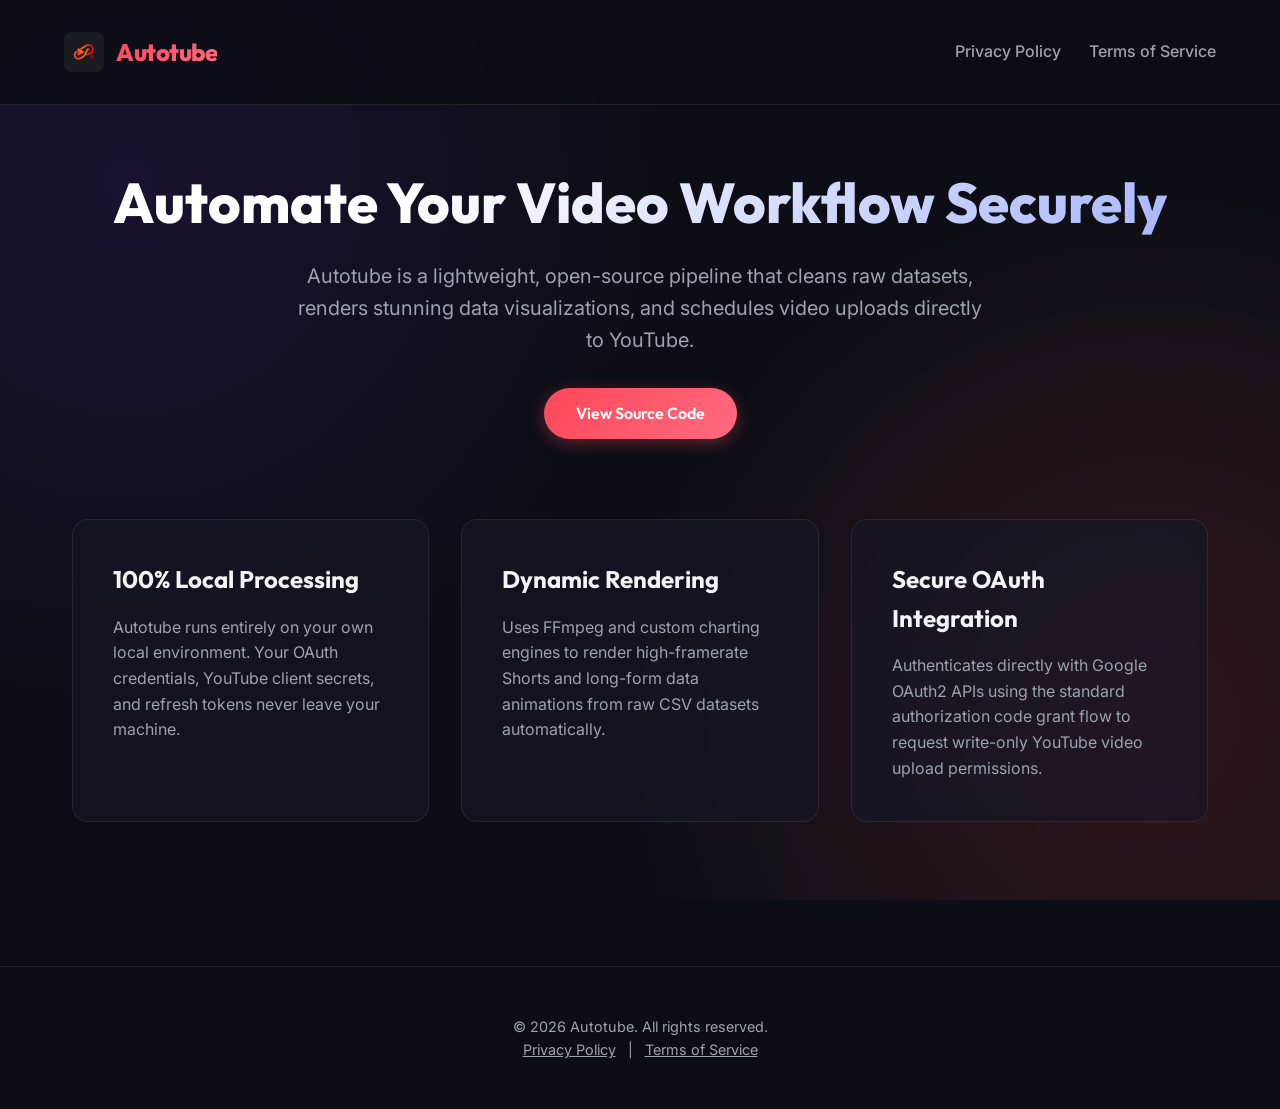
==== docs/index.html @ dfcd7762 "docs: rename web/ to docs/ for direct GitHub Pages compatibility" ====
<!DOCTYPE html>
<html lang="en">
<head>
  <meta charset="UTF-8">
  <meta name="viewport" content="width=device-width, initial-scale=1.0">
  <meta name="description" content="Autotube: Secure and automated video rendering and YouTube publishing pipeline. Runs locally to protect your credentials.">
  <title>Autotube — Automated Video Rendering & YouTube Pipeline</title>
  <link rel="stylesheet" href="style.css">
</head>
<body>

  <header>
    <div class="logo-container">
      <img src="logo.png" alt="Autotube Logo" class="logo-icon" id="header-logo">
      <span class="logo-text">Autotube</span>
    </div>
    <nav>
      <a href="privacy.html" id="nav-privacy">Privacy Policy</a>
      <a href="terms.html" id="nav-terms">Terms of Service</a>
    </nav>
  </header>

  <main>
    <section class="hero">
      <h1>Automate Your Video Workflow Securely</h1>
      <p>Autotube is a lightweight, open-source pipeline that cleans raw datasets, renders stunning data visualizations, and schedules video uploads directly to YouTube.</p>
      <a href="https://github.com" class="btn" id="btn-github">View Source Code</a>
    </section>

    <section class="features">
      <div class="card" id="feat-local">
        <h3>100% Local Processing</h3>
        <p>Autotube runs entirely on your own local environment. Your OAuth credentials, YouTube client secrets, and refresh tokens never leave your machine.</p>
      </div>
      <div class="card" id="feat-render">
        <h3>Dynamic Rendering</h3>
        <p>Uses FFmpeg and custom charting engines to render high-framerate Shorts and long-form data animations from raw CSV datasets automatically.</p>
      </div>
      <div class="card" id="feat-oauth">
        <h3>Secure OAuth Integration</h3>
        <p>Authenticates directly with Google OAuth2 APIs using the standard authorization code grant flow to request write-only YouTube video upload permissions.</p>
      </div>
    </section>
  </main>

  <footer>
    <p>&copy; 2026 Autotube. All rights reserved.</p>
    <p>
      <a href="privacy.html" id="footer-privacy">Privacy Policy</a> | 
      <a href="terms.html" id="footer-terms">Terms of Service</a>
    </p>
  </footer>

</body>
</html>
---- docs/style.css ----
@import url('https://fonts.googleapis.com/css2?family=Inter:wght@400;500;600&family=Outfit:wght@500;700;800&display=swap');

:root {
  --bg-color: #0d0e15;
  --card-bg: rgba(22, 24, 38, 0.6);
  --border-color: rgba(255, 255, 255, 0.08);
  --text-main: #f3f4f6;
  --text-muted: #9ca3af;
  --primary: #ff4757;
  --primary-glow: rgba(255, 71, 87, 0.35);
  --secondary: #ff6b81;
  --accent: #5f27cd;
  --font-title: 'Outfit', sans-serif;
  --font-body: 'Inter', sans-serif;
}

* {
  box-sizing: border-box;
  margin: 0;
  padding: 0;
}

body {
  background-color: var(--bg-color);
  color: var(--text-main);
  font-family: var(--font-body);
  line-height: 1.6;
  overflow-x: hidden;
  background-image: 
    radial-gradient(circle at 10% 20%, rgba(95, 39, 205, 0.15) 0%, transparent 40%),
    radial-gradient(circle at 90% 80%, rgba(255, 71, 87, 0.15) 0%, transparent 40%);
  background-attachment: fixed;
}

header {
  padding: 2rem 5%;
  display: flex;
  justify-content: space-between;
  align-items: center;
  border-bottom: 1px solid var(--border-color);
  backdrop-filter: blur(12px);
  position: sticky;
  top: 0;
  z-index: 100;
  background: rgba(13, 14, 21, 0.8);
}

.logo-container {
  display: flex;
  align-items: center;
  gap: 12px;
}

.logo-icon {
  width: 40px;
  height: 40px;
  border-radius: 8px;
  object-fit: cover;
}

.logo-text {
  font-family: var(--font-title);
  font-size: 1.5rem;
  font-weight: 800;
  background: linear-gradient(135deg, var(--primary), var(--secondary));
  -webkit-background-clip: text;
  -webkit-text-fill-color: transparent;
  letter-spacing: -0.5px;
}

nav a {
  color: var(--text-muted);
  text-decoration: none;
  margin-left: 1.5rem;
  font-weight: 500;
  transition: color 0.3s;
}

nav a:hover {
  color: var(--primary);
}

main {
  max-width: 1200px;
  margin: 0 auto;
  padding: 4rem 2rem;
}

.hero {
  text-align: center;
  margin-bottom: 5rem;
}

.hero h1 {
  font-family: var(--font-title);
  font-size: 3.5rem;
  font-weight: 800;
  line-height: 1.2;
  margin-bottom: 1.5rem;
  background: linear-gradient(135deg, #ffffff 30%, #a5b4fc 100%);
  -webkit-background-clip: text;
  -webkit-text-fill-color: transparent;
}

.hero p {
  font-size: 1.25rem;
  color: var(--text-muted);
  max-width: 700px;
  margin: 0 auto 2rem auto;
}

.btn {
  display: inline-block;
  background: linear-gradient(135deg, var(--primary), var(--secondary));
  color: white;
  padding: 0.8rem 2rem;
  border-radius: 30px;
  text-decoration: none;
  font-weight: 600;
  font-family: var(--font-title);
  box-shadow: 0 4px 15px var(--primary-glow);
  transition: transform 0.2s, box-shadow 0.2s;
}

.btn:hover {
  transform: translateY(-2px);
  box-shadow: 0 6px 20px rgba(255, 71, 87, 0.5);
}

.features {
  display: grid;
  grid-template-columns: repeat(auto-fit, minmax(300px, 1fr));
  gap: 2rem;
  margin-bottom: 5rem;
}

.card {
  background: var(--card-bg);
  border: 1px solid var(--border-color);
  padding: 2.5rem;
  border-radius: 16px;
  backdrop-filter: blur(8px);
  transition: transform 0.3s, border-color 0.3s;
}

.card:hover {
  transform: translateY(-5px);
  border-color: rgba(255, 71, 87, 0.3);
}

.card h3 {
  font-family: var(--font-title);
  font-size: 1.5rem;
  margin-bottom: 1rem;
}

.card p {
  color: var(--text-muted);
}

.content-section {
  background: var(--card-bg);
  border: 1px solid var(--border-color);
  padding: 3rem;
  border-radius: 20px;
  backdrop-filter: blur(8px);
  margin-bottom: 3rem;
}

.content-section h2 {
  font-family: var(--font-title);
  font-size: 2.2rem;
  margin-bottom: 1.5rem;
  border-bottom: 2px solid var(--border-color);
  padding-bottom: 0.5rem;
}

.content-section h3 {
  font-family: var(--font-title);
  font-size: 1.3rem;
  margin-top: 1.5rem;
  margin-bottom: 0.5rem;
  color: var(--secondary);
}

.content-section p, .content-section ul {
  margin-bottom: 1.25rem;
  color: var(--text-muted);
}

.content-section ul {
  padding-left: 1.5rem;
}

.content-section li {
  margin-bottom: 0.5rem;
}

footer {
  text-align: center;
  padding: 3rem 0;
  border-top: 1px solid var(--border-color);
  color: var(--text-muted);
  font-size: 0.9rem;
}

footer a {
  color: var(--text-muted);
  text-decoration: underline;
  margin: 0 0.5rem;
}

footer a:hover {
  color: var(--primary);
}

@media (max-width: 768px) {
  .hero h1 {
    font-size: 2.5rem;
  }
  header {
    flex-direction: column;
    gap: 1rem;
  }
  nav a {
    margin: 0 0.75rem;
  }
}
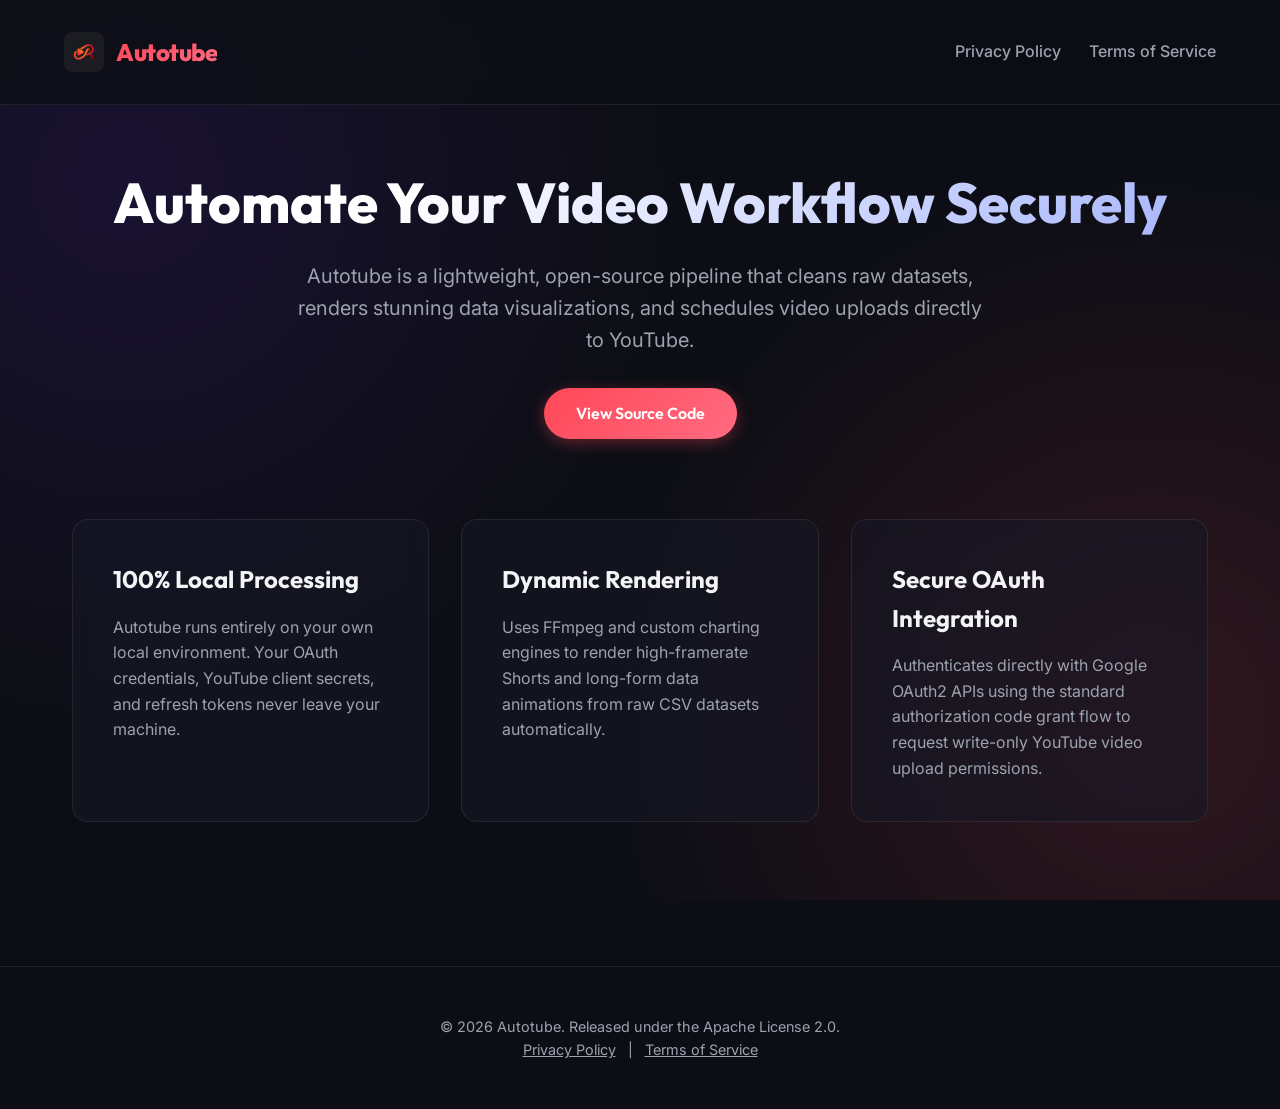
==== commit b90a52c0: "docs: update source code link to repository and set license to Apache 2.0" ====
--- a/docs/index.html
+++ b/docs/index.html
@@ -24,7 +24,7 @@
     <section class="hero">
       <h1>Automate Your Video Workflow Securely</h1>
       <p>Autotube is a lightweight, open-source pipeline that cleans raw datasets, renders stunning data visualizations, and schedules video uploads directly to YouTube.</p>
-      <a href="https://github.com" class="btn" id="btn-github">View Source Code</a>
+      <a href="https://github.com/GarvitSinghal1/autotube2" class="btn" id="btn-github">View Source Code</a>
     </section>
 
     <section class="features">
@@ -44,7 +44,7 @@
   </main>
 
   <footer>
-    <p>&copy; 2026 Autotube. All rights reserved.</p>
+    <p>&copy; 2026 Autotube. Released under the Apache License 2.0.</p>
     <p>
       <a href="privacy.html" id="footer-privacy">Privacy Policy</a> | 
       <a href="terms.html" id="footer-terms">Terms of Service</a>
